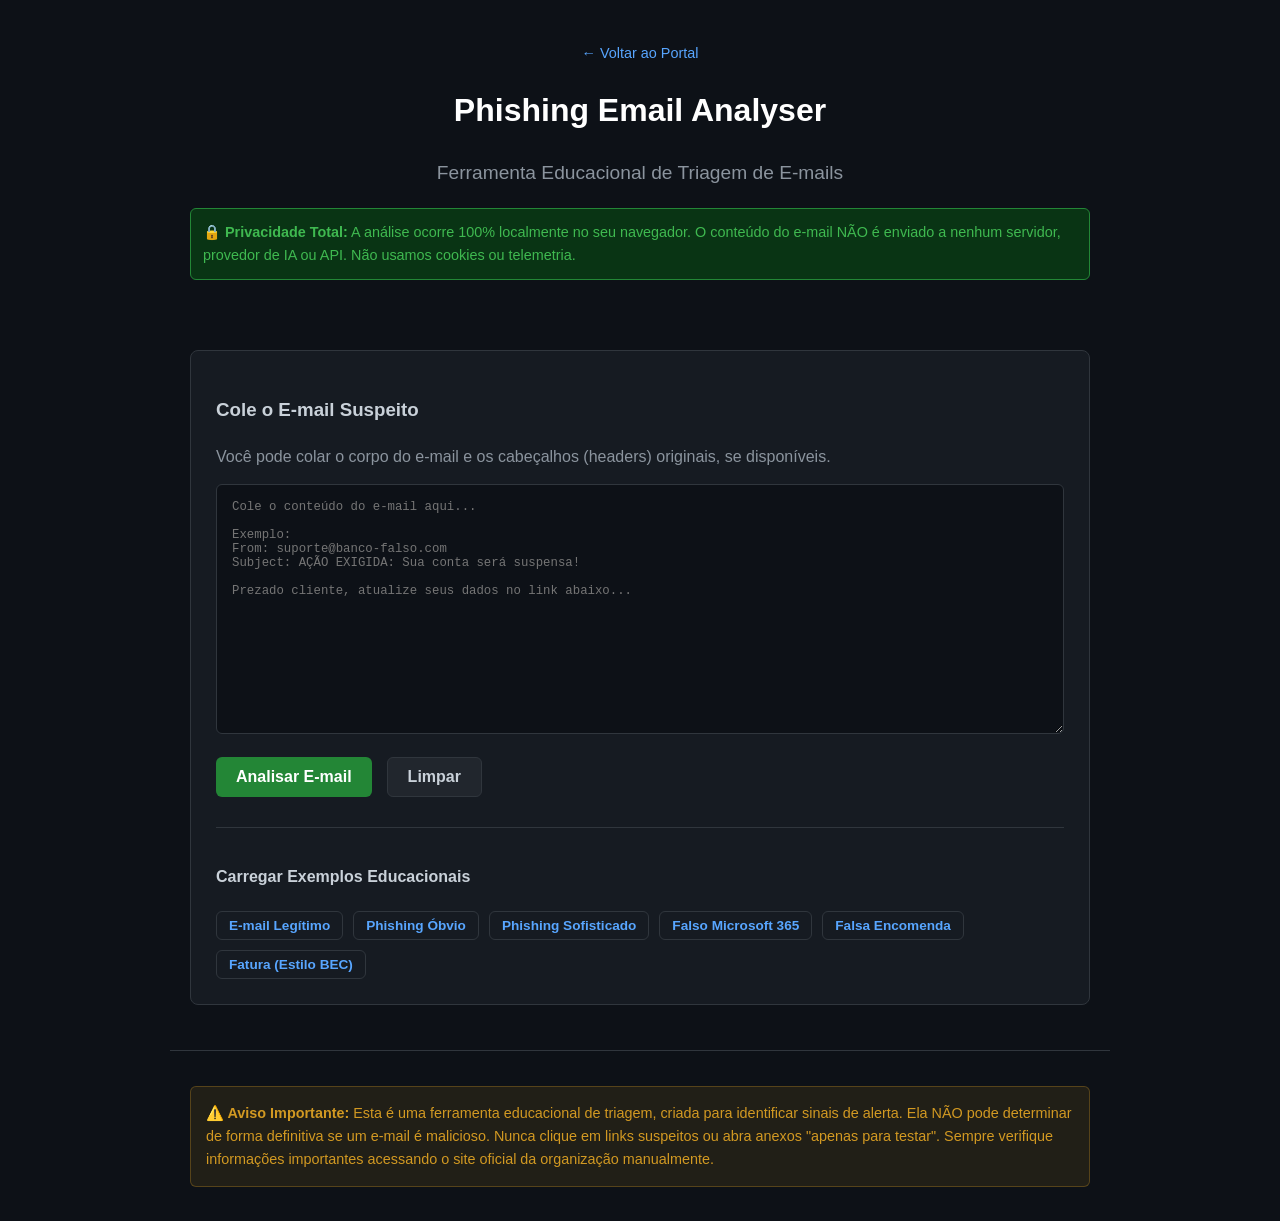
==== analisador-phishing/index.html @ 492ac11e "Versão inicial: Portal, Phishing Analyser, Network Traffic Triage e Windows Event Logs" ====
<!DOCTYPE html>
<html lang="pt-BR">
<head>
    <meta charset="UTF-8">
    <meta name="viewport" content="width=device-width, initial-scale=1.0">
    <title>Phishing Email Analyser</title>
    <link rel="stylesheet" href="styles.css">
    <link rel="icon" href="data:image/svg+xml,<svg xmlns=%22http://www.w3.org/2000/svg%22 viewBox=%220 0 100 100%22><text y=%22.9em%22 font-size=%2290%22>🛡️</text></svg>">
</head>
<body>
    <header>
        <div class="container">
            <a href="../index.html" class="back-link">← Voltar ao Portal</a>
            <h1>Phishing Email Analyser</h1>
            <h2>Ferramenta Educacional de Triagem de E-mails</h2>
            <div class="privacy-notice">
                🔒 <strong>Privacidade Total:</strong> A análise ocorre 100% localmente no seu navegador. O conteúdo do e-mail NÃO é enviado a nenhum servidor, provedor de IA ou API. Não usamos cookies ou telemetria.
            </div>
        </div>
    </header>

    <main class="container">
        <section class="input-section">
            <div class="section-header">
                <h3>Cole o E-mail Suspeito</h3>
                <p>Você pode colar o corpo do e-mail e os cabeçalhos (headers) originais, se disponíveis.</p>
            </div>
            
            <textarea id="email-input" placeholder="Cole o conteúdo do e-mail aqui...&#10;&#10;Exemplo:&#10;From: suporte@banco-falso.com&#10;Subject: AÇÃO EXIGIDA: Sua conta será suspensa!&#10;&#10;Prezado cliente, atualize seus dados no link abaixo..."></textarea>
            
            <div class="actions">
                <button id="btn-analyze" class="btn-primary">Analisar E-mail</button>
                <button id="btn-clear" class="btn-secondary">Limpar</button>
            </div>

            <div class="demo-section">
                <h4>Carregar Exemplos Educacionais</h4>
                <div class="demo-buttons">
                    <button class="btn-demo" data-sample="legitimate">E-mail Legítimo</button>
                    <button class="btn-demo" data-sample="obvious">Phishing Óbvio</button>
                    <button class="btn-demo" data-sample="sophisticated">Phishing Sofisticado</button>
                    <button class="btn-demo" data-sample="microsoft">Falso Microsoft 365</button>
                    <button class="btn-demo" data-sample="delivery">Falsa Encomenda</button>
                    <button class="btn-demo" data-sample="bec">Fatura (Estilo BEC)</button>
                </div>
            </div>
        </section>

        <section id="results-section" class="results-section hidden">
            <h3>Resultado da Triagem</h3>
            
            <div class="score-container">
                <div class="score-gauge" id="score-gauge">
                    <span id="score-value">0</span>
                    <span class="score-label">/100</span>
                </div>
                <div class="score-details">
                    <h2 id="risk-classification">Risco Desconhecido</h2>
                    <p id="risk-description">Aguardando análise.</p>
                </div>
            </div>

            <div class="findings-container">
                <h4>Indicadores Encontrados (Por que essa pontuação?)</h4>
                <ul id="findings-list" class="findings-list">
                    <!-- Sinais de alerta serão injetados aqui -->
                </ul>
            </div>

            <div class="recommendations-container">
                <h4>Recomendações Práticas</h4>
                <ul id="recommendations-list">
                    <!-- Recomendações serão injetadas aqui -->
                </ul>
            </div>
        </section>
    </main>

    <footer class="container">
        <p><strong>⚠️ Aviso Importante:</strong> Esta é uma ferramenta educacional de triagem, criada para identificar sinais de alerta. Ela NÃO pode determinar de forma definitiva se um e-mail é malicioso. Nunca clique em links suspeitos ou abra anexos "apenas para testar". Sempre verifique informações importantes acessando o site oficial da organização manualmente.</p>
    </footer>

    <script src="emails.js?v=2"></script>
    <script src="script.js?v=2"></script>
</body>
</html>
---- analisador-phishing/styles.css ----
:root {
    --bg-color: #0d1117;
    --panel-bg: #161b22;
    --text-color: #c9d1d9;
    --accent-color: #58a6ff;
    --border-color: #30363d;
    
    --risk-low: #3fb950;
    --risk-medium: #d29922;
    --risk-high: #f85149;
    --risk-critical: #8e1519;
}

body {
    font-family: -apple-system, BlinkMacSystemFont, "Segoe UI", Helvetica, Arial, sans-serif;
    background-color: var(--bg-color);
    color: var(--text-color);
    margin: 0;
    padding: 0;
    line-height: 1.6;
}

.container {
    max-width: 900px;
    margin: 0 auto;
    padding: 20px;
}

header {
    text-align: center;
    margin-bottom: 30px;
    padding-top: 20px;
}

.back-link {
    color: var(--accent-color);
    text-decoration: none;
    font-size: 0.9em;
    display: inline-block;
    margin-bottom: 20px;
}

h1 { color: #ffffff; margin-top: 0; }
h2, h3, h4 { color: var(--text-color); }
h2 { font-size: 1.2em; font-weight: normal; color: #8b949e; }

.privacy-notice {
    background-color: #093414;
    color: #3fb950;
    border: 1px solid #238636;
    padding: 12px;
    border-radius: 6px;
    margin-top: 20px;
    font-size: 0.9em;
    text-align: left;
}

section {
    background-color: var(--panel-bg);
    border: 1px solid var(--border-color);
    border-radius: 8px;
    padding: 25px;
    margin-bottom: 25px;
}

.section-header p {
    color: #8b949e;
    margin-bottom: 15px;
}

textarea {
    width: 100%;
    height: 250px;
    background-color: var(--bg-color);
    color: var(--text-color);
    border: 1px solid var(--border-color);
    border-radius: 6px;
    padding: 15px;
    font-family: monospace;
    font-size: 0.95em;
    resize: vertical;
    box-sizing: border-box;
}

textarea:focus {
    outline: none;
    border-color: var(--accent-color);
}

.actions {
    margin-top: 15px;
    display: flex;
    gap: 15px;
}

button {
    padding: 10px 20px;
    border-radius: 6px;
    font-size: 1em;
    font-weight: bold;
    cursor: pointer;
    border: none;
    transition: background-color 0.2s;
}

.btn-primary {
    background-color: #238636;
    color: white;
}
.btn-primary:hover { background-color: #2ea043; }

.btn-secondary {
    background-color: #21262d;
    color: #c9d1d9;
    border: 1px solid var(--border-color);
}
.btn-secondary:hover { background-color: #30363d; }

.demo-section {
    margin-top: 30px;
    border-top: 1px solid var(--border-color);
    padding-top: 15px;
}

.demo-buttons {
    display: flex;
    flex-wrap: wrap;
    gap: 10px;
}

.btn-demo {
    background-color: transparent;
    color: var(--accent-color);
    border: 1px solid var(--border-color);
    padding: 6px 12px;
    font-size: 0.85em;
}
.btn-demo:hover {
    background-color: #1f2428;
    border-color: var(--accent-color);
}

.hidden { display: none !important; }

/* Score Area */
.score-container {
    display: flex;
    align-items: center;
    gap: 30px;
    padding: 20px;
    background-color: var(--bg-color);
    border-radius: 8px;
    margin-bottom: 25px;
    border-left: 5px solid gray;
    transition: border-color 0.3s;
}

.score-gauge {
    width: 100px;
    height: 100px;
    border-radius: 50%;
    display: flex;
    flex-direction: column;
    align-items: center;
    justify-content: center;
    background-color: var(--panel-bg);
    border: 4px solid gray;
}

#score-value {
    font-size: 2em;
    font-weight: bold;
    line-height: 1;
}

.score-label {
    font-size: 0.8em;
    color: #8b949e;
}

.score-details h2 {
    color: #ffffff;
    margin: 0 0 5px 0;
    font-size: 1.5em;
    font-weight: bold;
}

.score-details p {
    margin: 0;
    color: #8b949e;
}

/* Findings List */
.findings-list {
    list-style: none;
    padding: 0;
    margin: 0;
}

.findings-list li {
    padding: 12px 15px;
    border: 1px solid var(--border-color);
    background-color: var(--bg-color);
    margin-bottom: 10px;
    border-radius: 6px;
    display: flex;
    flex-direction: column;
}

.finding-header {
    display: flex;
    justify-content: space-between;
    align-items: center;
    margin-bottom: 5px;
}

.finding-title {
    font-weight: bold;
    color: #ffffff;
}

.finding-points {
    background-color: var(--risk-high);
    color: white;
    padding: 2px 8px;
    border-radius: 12px;
    font-size: 0.8em;
    font-weight: bold;
}

.finding-desc {
    font-size: 0.9em;
    color: #8b949e;
}

/* Recommendations */
.recommendations-container {
    margin-top: 30px;
    border-top: 1px solid var(--border-color);
    padding-top: 20px;
}

#recommendations-list {
    padding-left: 20px;
}

#recommendations-list li {
    margin-bottom: 10px;
}

footer {
    border-top: 1px solid var(--border-color);
    margin-top: 30px;
    padding-top: 20px;
    padding-bottom: 40px;
}

footer p {
    color: var(--risk-medium);
    font-size: 0.9em;
    background-color: rgba(210, 153, 34, 0.1);
    padding: 15px;
    border-radius: 6px;
    border: 1px solid rgba(210, 153, 34, 0.3);
}

@media (max-width: 600px) {
    .score-container {
        flex-direction: column;
        text-align: center;
    }
    .demo-buttons {
        flex-direction: column;
    }
    .actions {
        flex-direction: column;
    }
}
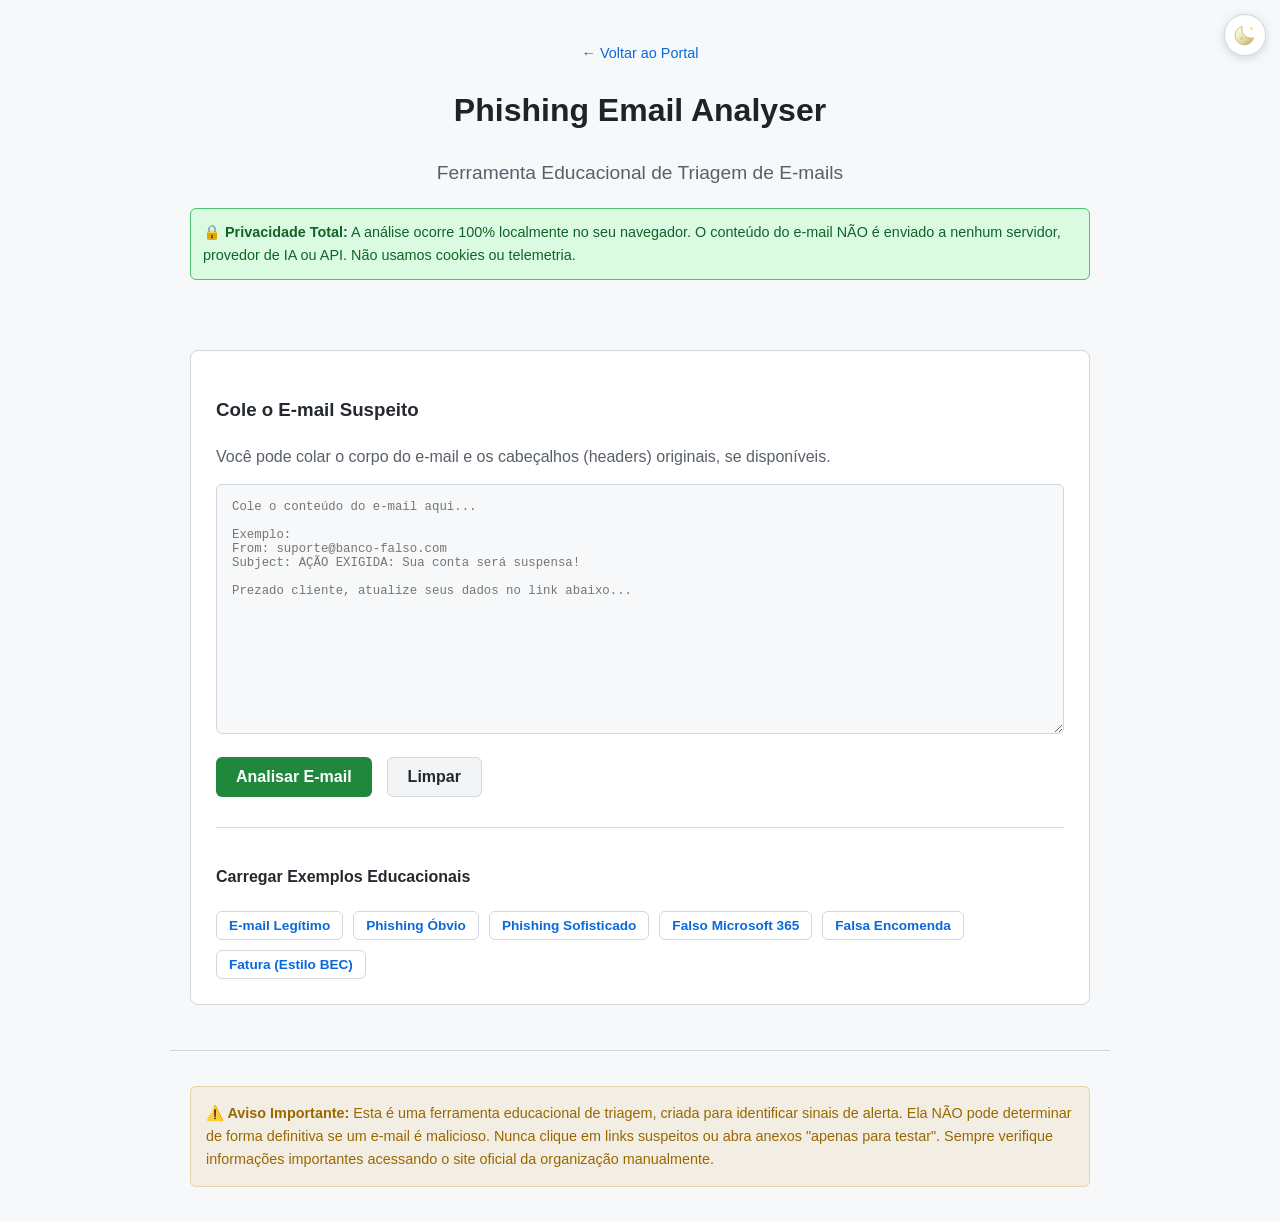
==== commit 9602f91c: "Adiciona botão de alternância de tema (claro/escuro) com ícones em SVG no portal e ferramentas" ====
--- a/analisador-phishing/index.html
+++ b/analisador-phishing/index.html
@@ -4,7 +4,8 @@
     <meta charset="UTF-8">
     <meta name="viewport" content="width=device-width, initial-scale=1.0">
     <title>Phishing Email Analyser</title>
-    <link rel="stylesheet" href="styles.css">
+    <link rel="stylesheet" href="styles.css?v=4">
+    <script src="../theme.js?v=2"></script>
     <link rel="icon" href="data:image/svg+xml,<svg xmlns=%22http://www.w3.org/2000/svg%22 viewBox=%220 0 100 100%22><text y=%22.9em%22 font-size=%2290%22>🛡️</text></svg>">
 </head>
 <body>
--- a/analisador-phishing/styles.css
+++ b/analisador-phishing/styles.css
@@ -9,6 +9,19 @@
     --risk-medium: #d29922;
     --risk-high: #f85149;
     --risk-critical: #8e1519;
+    /* Variaveis do sistema de temas */
+    --heading-color: #ffffff;
+    --muted-color: #8b949e;
+    --surface-2: #21262d;
+    --surface-3: #30363d;
+    --code-bg: #1f2428;
+    --privacy-bg: #093414;
+    --privacy-text: #3fb950;
+    --privacy-border: #238636;
+    --btn-primary-bg: #238636;
+    --btn-primary-hover: #2ea043;
+    --on-color: #000000;
+    --shadow: rgba(0, 0, 0, 0.5);
 }
 
 body {
@@ -40,14 +53,14 @@
     margin-bottom: 20px;
 }
 
-h1 { color: #ffffff; margin-top: 0; }
+h1 { color: var(--heading-color); margin-top: 0; }
 h2, h3, h4 { color: var(--text-color); }
-h2 { font-size: 1.2em; font-weight: normal; color: #8b949e; }
+h2 { font-size: 1.2em; font-weight: normal; color: var(--muted-color); }
 
 .privacy-notice {
-    background-color: #093414;
-    color: #3fb950;
-    border: 1px solid #238636;
+    background-color: var(--privacy-bg);
+    color: var(--privacy-text);
+    border: 1px solid var(--privacy-border);
     padding: 12px;
     border-radius: 6px;
     margin-top: 20px;
@@ -64,7 +77,7 @@
 }
 
 .section-header p {
-    color: #8b949e;
+    color: var(--muted-color);
     margin-bottom: 15px;
 }
 
@@ -104,17 +117,17 @@
 }
 
 .btn-primary {
-    background-color: #238636;
+    background-color: var(--btn-primary-bg);
     color: white;
 }
-.btn-primary:hover { background-color: #2ea043; }
+.btn-primary:hover { background-color: var(--btn-primary-hover); }
 
 .btn-secondary {
-    background-color: #21262d;
-    color: #c9d1d9;
-    border: 1px solid var(--border-color);
-}
-.btn-secondary:hover { background-color: #30363d; }
+    background-color: var(--surface-2);
+    color: var(--text-color);
+    border: 1px solid var(--border-color);
+}
+.btn-secondary:hover { background-color: var(--surface-3); }
 
 .demo-section {
     margin-top: 30px;
@@ -136,7 +149,7 @@
     font-size: 0.85em;
 }
 .btn-demo:hover {
-    background-color: #1f2428;
+    background-color: var(--code-bg);
     border-color: var(--accent-color);
 }
 
@@ -175,11 +188,11 @@
 
 .score-label {
     font-size: 0.8em;
-    color: #8b949e;
+    color: var(--muted-color);
 }
 
 .score-details h2 {
-    color: #ffffff;
+    color: var(--heading-color);
     margin: 0 0 5px 0;
     font-size: 1.5em;
     font-weight: bold;
@@ -187,7 +200,7 @@
 
 .score-details p {
     margin: 0;
-    color: #8b949e;
+    color: var(--muted-color);
 }
 
 /* Findings List */
@@ -216,7 +229,7 @@
 
 .finding-title {
     font-weight: bold;
-    color: #ffffff;
+    color: var(--heading-color);
 }
 
 .finding-points {
@@ -230,7 +243,7 @@
 
 .finding-desc {
     font-size: 0.9em;
-    color: #8b949e;
+    color: var(--muted-color);
 }
 
 /* Recommendations */
@@ -276,3 +289,38 @@
         flex-direction: column;
     }
 }
+
+/* ===== Tema claro (ativado pelo botÃ£o de tema) ===== */
+:root[data-theme="light"] {
+    --bg-color: #f6f8fa;
+    --panel-bg: #ffffff;
+    --card-bg: #ffffff;
+    --text-color: #24292f;
+    --accent-color: #0969da;
+    --border-color: #d0d7de;
+    --hover-bg: #eaeef2;
+
+    --status-active: #1a7f37;
+    --status-soon: #9a6700;
+    --severity-info: #0969da;
+    --severity-low: #1a7f37;
+    --severity-medium: #9a6700;
+    --severity-high: #cf222e;
+    --risk-low: #1a7f37;
+    --risk-medium: #9a6700;
+    --risk-high: #cf222e;
+    --risk-critical: #82071e;
+
+    --heading-color: #1f2328;
+    --muted-color: #57606a;
+    --surface-2: #f3f4f6;
+    --surface-3: #e1e4e8;
+    --code-bg: #f6f8fa;
+    --privacy-bg: #dafbe1;
+    --privacy-text: #116329;
+    --privacy-border: #4ac26b;
+    --btn-primary-bg: #1f883d;
+    --btn-primary-hover: #1a7f37;
+    --on-color: #ffffff;
+    --shadow: rgba(140, 149, 159, 0.35);
+}
